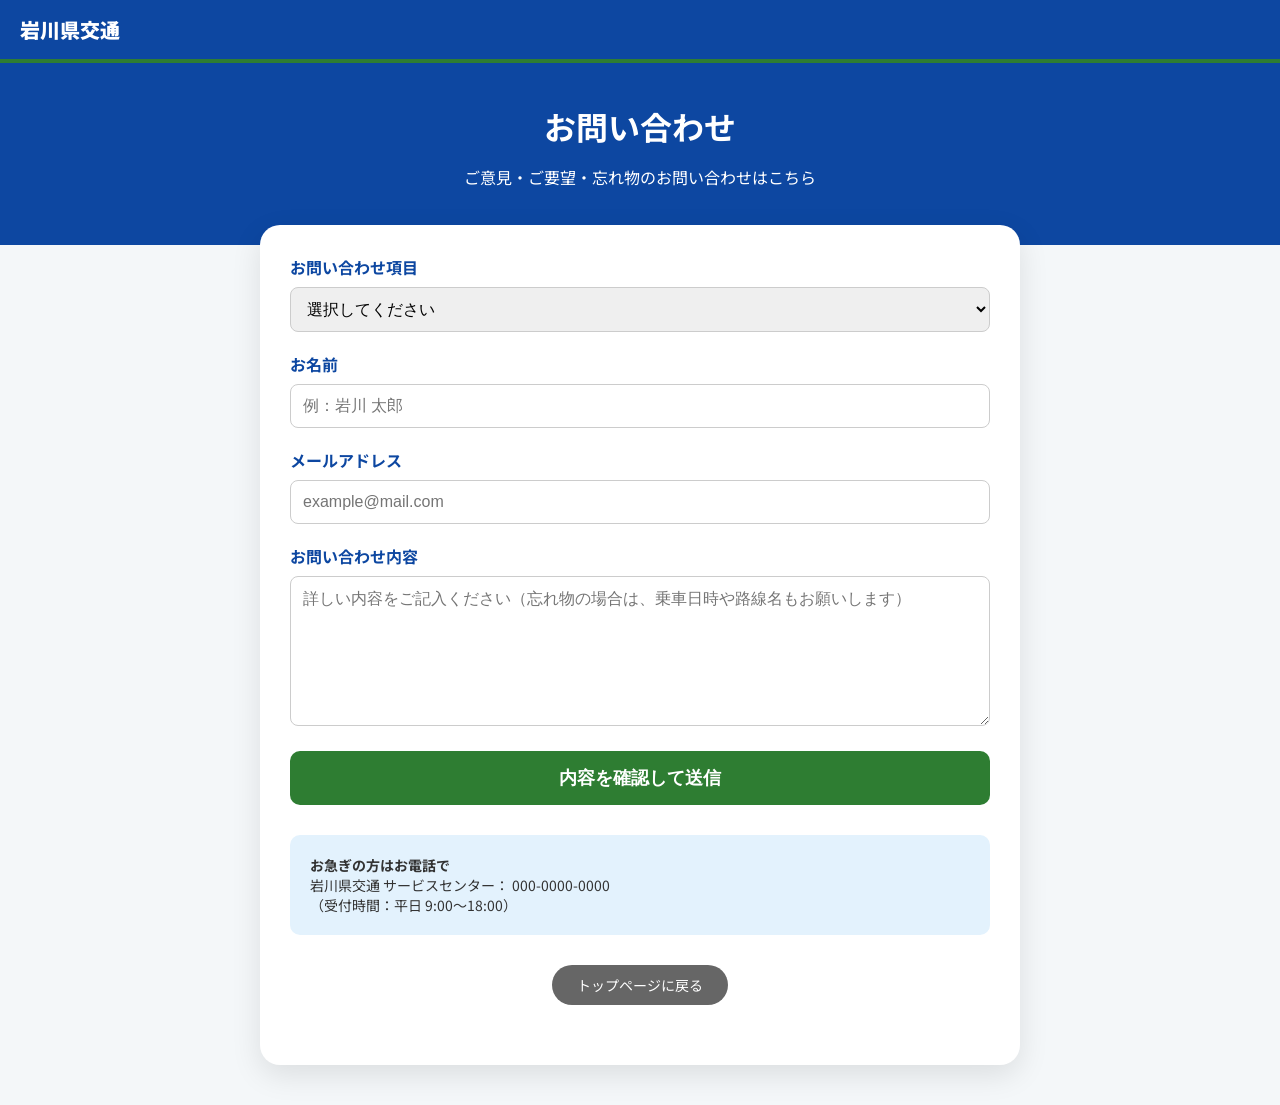
==== combinedfolder/contact.html @ cf9557e1 "Create contact.html" ====
<!DOCTYPE html>
<html lang="ja">
<head>
    <meta charset="UTF-8">
    <meta name="viewport" content="width=device-width, initial-scale=1.0">
    <title>お問い合わせ｜岩川県交通</title>
    <link href="https://fonts.googleapis.com/css2?family=Noto+Sans+JP:wght@400;700;900&display=swap" rel="stylesheet">
    <style>
        body { font-family: 'Noto Sans JP', sans-serif; margin: 0; background: #f4f7f9; color: #333; }
        header { background: #0d47a1; color: white; padding: 15px 20px; border-bottom: 4px solid #2e7d32; }
        .hero { background: #0d47a1; color: white; padding: 40px 20px; text-align: center; }
        .container { max-width: 700px; margin: -20px auto 40px; padding: 30px; background: white; border-radius: 20px; box-shadow: 0 10px 30px rgba(0,0,0,0.1); }
        
        .form-group { margin-bottom: 20px; }
        label { display: block; font-weight: bold; margin-bottom: 8px; color: #0d47a1; }
        input[type="text"], input[type="email"], select, textarea {
            width: 100%; padding: 12px; border: 1px solid #ccc; border-radius: 8px; box-sizing: border-box; font-size: 16px;
        }
        textarea { height: 150px; resize: vertical; }
        
        .submit-btn {
            width: 100%; background: #2e7d32; color: white; border: none; padding: 15px;
            border-radius: 10px; font-weight: bold; font-size: 18px; cursor: pointer; transition: 0.3s;
        }
        .submit-btn:hover { background: #1b5e20; }
        
        .contact-info { margin-top: 30px; padding: 20px; background: #e3f2fd; border-radius: 10px; font-size: 14px; }
        .btn-home { display: block; width: fit-content; margin: 30px auto; padding: 10px 25px; background: #666; color: white; text-decoration: none; border-radius: 50px; font-size: 14px; }
    </style>
</head>
<body>

<header><div style="font-weight:900; font-size:20px;">岩川県交通</div></header>

<div class="hero">
    <h1 style="margin:0;">お問い合わせ</h1>
    <p>ご意見・ご要望・忘れ物のお問い合わせはこちら</p>
</div>

<div class="container">
    <form onsubmit="handleSubmit(event)">
        <div class="form-group">
            <label>お問い合わせ項目</label>
            <select required>
                <option value="">選択してください</option>
                <option value="forget">忘れ物について</option>
                <option value="route">路線・時刻表について</option>
                <option value="opinion">ご意見・ご要望</option>
                <option value="other">その他</option>
            </select>
        </div>

        <div class="form-group">
            <label>お名前</label>
            <input type="text" placeholder="例：岩川 太郎" required>
        </div>

        <div class="form-group">
            <label>メールアドレス</label>
            <input type="email" placeholder="example@mail.com" required>
        </div>

        <div class="form-group">
            <label>お問い合わせ内容</label>
            <textarea placeholder="詳しい内容をご記入ください（忘れ物の場合は、乗車日時や路線名もお願いします）" required></textarea>
        </div>

        <button type="submit" class="submit-btn">内容を確認して送信</button>
    </form>

    <div class="contact-info">
        <strong>お急ぎの方はお電話で</strong><br>
        岩川県交通 サービスセンター： 000-0000-0000<br>
        （受付時間：平日 9:00〜18:00）
    </div>

    <a href="../index.html" class="btn-home">トップページに戻る</a>
</div>

<script>
    function handleSubmit(event) {
        event.preventDefault();
        alert("お問い合わせありがとうございます。送信（シミュレーション）が完了しました。");
        window.location.href = "../index.html";
    }
</script>

</body>
</html>
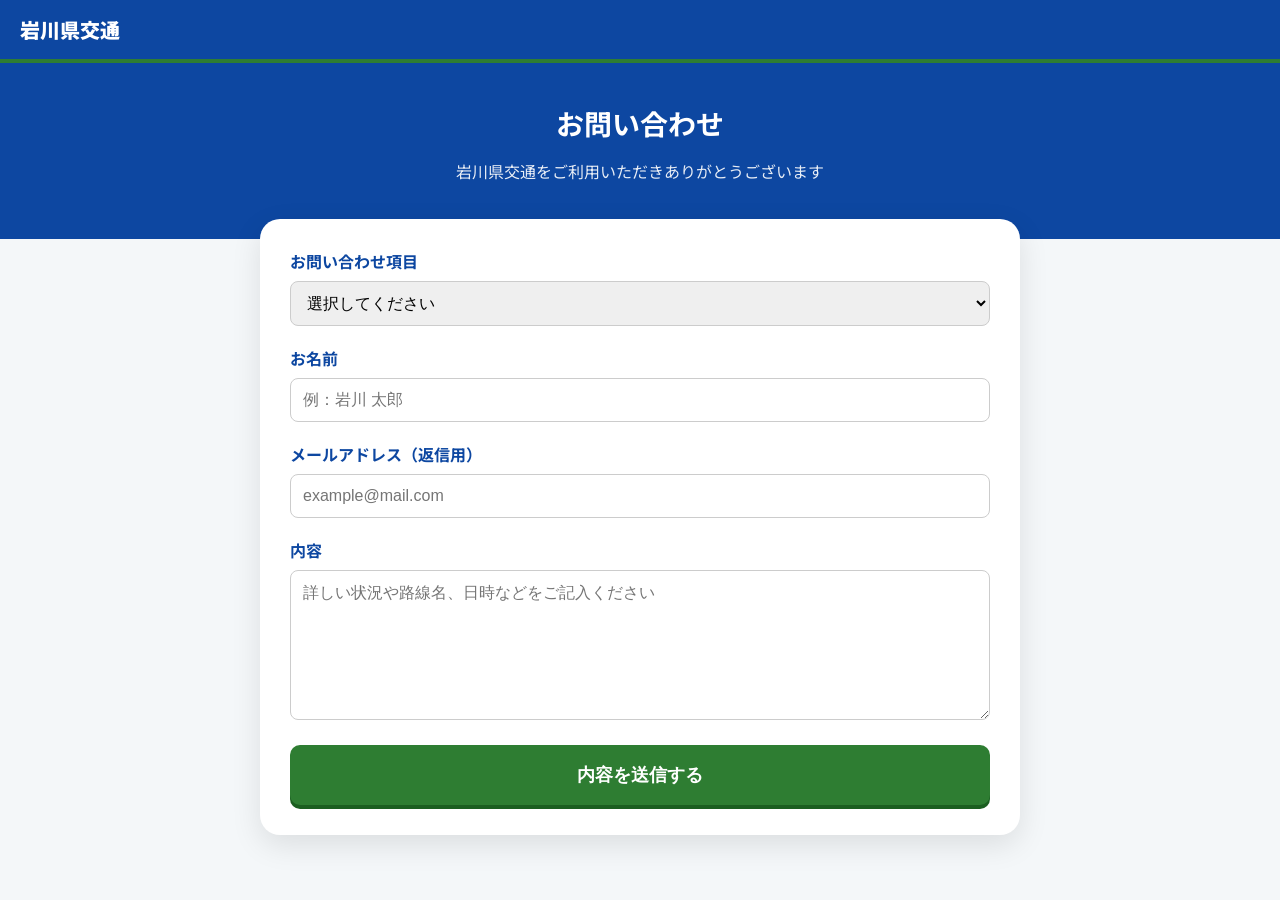
==== commit d8a3f1c7: "Update contact.html" ====
--- a/combinedfolder/contact.html
+++ b/combinedfolder/contact.html
@@ -9,23 +9,25 @@
         body { font-family: 'Noto Sans JP', sans-serif; margin: 0; background: #f4f7f9; color: #333; }
         header { background: #0d47a1; color: white; padding: 15px 20px; border-bottom: 4px solid #2e7d32; }
         .hero { background: #0d47a1; color: white; padding: 40px 20px; text-align: center; }
-        .container { max-width: 700px; margin: -20px auto 40px; padding: 30px; background: white; border-radius: 20px; box-shadow: 0 10px 30px rgba(0,0,0,0.1); }
+        .container { max-width: 700px; margin: -20px auto 40px; padding: 30px; background: white; border-radius: 20px; box-shadow: 0 10px 30px rgba(0,0,0,0.1); position: relative; min-height: 400px; }
         
-        .form-group { margin-bottom: 20px; }
+        .form-group { margin-bottom: 20px; text-align: left; }
         label { display: block; font-weight: bold; margin-bottom: 8px; color: #0d47a1; }
-        input[type="text"], input[type="email"], select, textarea {
-            width: 100%; padding: 12px; border: 1px solid #ccc; border-radius: 8px; box-sizing: border-box; font-size: 16px;
-        }
+        input, select, textarea { width: 100%; padding: 12px; border: 1px solid #ccc; border-radius: 8px; box-sizing: border-box; font-size: 16px; outline: none; transition: 0.3s; }
+        input:focus, textarea:focus { border-color: #0d47a1; box-shadow: 0 0 8px rgba(13,71,161,0.2); }
         textarea { height: 150px; resize: vertical; }
         
-        .submit-btn {
-            width: 100%; background: #2e7d32; color: white; border: none; padding: 15px;
-            border-radius: 10px; font-weight: bold; font-size: 18px; cursor: pointer; transition: 0.3s;
-        }
-        .submit-btn:hover { background: #1b5e20; }
+        .submit-btn { width: 100%; background: #2e7d32; color: white; border: none; padding: 18px; border-radius: 10px; font-weight: bold; font-size: 18px; cursor: pointer; transition: 0.3s; box-shadow: 0 4px 0 #1b5e20; }
+        .submit-btn:hover { background: #1b5e20; transform: translateY(2px); box-shadow: 0 2px 0 #1b5e20; }
+        .submit-btn:active { transform: translateY(4px); box-shadow: none; }
+        .submit-btn:disabled { background: #ccc; box-shadow: none; cursor: not-allowed; }
         
-        .contact-info { margin-top: 30px; padding: 20px; background: #e3f2fd; border-radius: 10px; font-size: 14px; }
-        .btn-home { display: block; width: fit-content; margin: 30px auto; padding: 10px 25px; background: #666; color: white; text-decoration: none; border-radius: 50px; font-size: 14px; }
+        #thanks-message { display: none; text-align: center; padding: 40px 0; animation: fadeIn 0.5s ease forwards; }
+        .success-icon { font-size: 60px; color: #2e7d32; margin-bottom: 20px; }
+        
+        @keyframes fadeIn { from { opacity: 0; transform: translateY(10px); } to { opacity: 1; transform: translateY(0); } }
+        .btn-home { display: inline-block; margin-top: 30px; padding: 12px 30px; background: #666; color: white; text-decoration: none; border-radius: 50px; font-weight: bold; transition: 0.3s; }
+        .btn-home:hover { background: #333; }
     </style>
 </head>
 <body>
@@ -33,56 +35,92 @@
 <header><div style="font-weight:900; font-size:20px;">岩川県交通</div></header>
 
 <div class="hero">
-    <h1 style="margin:0;">お問い合わせ</h1>
-    <p>ご意見・ご要望・忘れ物のお問い合わせはこちら</p>
+    <h1 style="margin:0; font-size: 28px;">お問い合わせ</h1>
+    <p style="opacity: 0.9;">岩川県交通をご利用いただきありがとうございます</p>
 </div>
 
 <div class="container">
-    <form onsubmit="handleSubmit(event)">
+    <form id="contact-form">
         <div class="form-group">
             <label>お問い合わせ項目</label>
-            <select required>
+            <select name="項目" required>
                 <option value="">選択してください</option>
-                <option value="forget">忘れ物について</option>
-                <option value="route">路線・時刻表について</option>
-                <option value="opinion">ご意見・ご要望</option>
-                <option value="other">その他</option>
+                <option value="忘れ物">忘れ物について</option>
+                <option value="路線・時刻">路線・時刻表について</option>
+                <option value="ご意見">ご意見・ご要望</option>
+                <option value="その他">その他</option>
             </select>
         </div>
 
         <div class="form-group">
             <label>お名前</label>
-            <input type="text" placeholder="例：岩川 太郎" required>
+            <input type="text" name="お名前" placeholder="例：岩川 太郎" required>
         </div>
 
         <div class="form-group">
-            <label>メールアドレス</label>
-            <input type="email" placeholder="example@mail.com" required>
+            <label>メールアドレス（返信用）</label>
+            <input type="email" name="email" placeholder="example@mail.com" required>
         </div>
 
         <div class="form-group">
-            <label>お問い合わせ内容</label>
-            <textarea placeholder="詳しい内容をご記入ください（忘れ物の場合は、乗車日時や路線名もお願いします）" required></textarea>
+            <label>内容</label>
+            <textarea name="内容" placeholder="詳しい状況や路線名、日時などをご記入ください" required></textarea>
         </div>
 
-        <button type="submit" class="submit-btn">内容を確認して送信</button>
+        <button type="submit" id="submit-btn" class="submit-btn">内容を送信する</button>
     </form>
 
-    <div class="contact-info">
-        <strong>お急ぎの方はお電話で</strong><br>
-        岩川県交通 サービスセンター： 000-0000-0000<br>
-        （受付時間：平日 9:00〜18:00）
+    <div id="thanks-message">
+        <div class="success-icon">✅</div>
+        <h2 style="color:#2e7d32; margin-bottom: 10px;">送信が完了しました</h2>
+        <p style="line-height: 1.6;">お問い合わせありがとうございます。<br>社長（事務局）へ内容を送信いたしました。<br>確認後、必要に応じてご連絡差し上げます。</p>
+        <a href="../index.html" class="btn-home">トップページへ戻る</a>
     </div>
 
-    <a href="../index.html" class="btn-home">トップページに戻る</a>
+    <div id="error-message" style="display:none; color:#d32f2f; text-align:center; margin-top:20px; font-weight: bold;">
+        ❌ 送信に失敗しました。ネット接続を確認して再度お試しください。
+    </div>
 </div>
 
 <script>
-    function handleSubmit(event) {
-        event.preventDefault();
-        alert("お問い合わせありがとうございます。送信（シミュレーション）が完了しました。");
-        window.location.href = "../index.html";
-    }
+    const form = document.getElementById('contact-form');
+    const btn = document.getElementById('submit-btn');
+    const thanks = document.getElementById('thanks-message');
+    const errorMsg = document.getElementById('error-message');
+
+    form.addEventListener('submit', async (e) => {
+        e.preventDefault();
+        
+        // ボタンを無効化して多重送信を防ぐ
+        btn.disabled = true;
+        btn.innerText = "送信中...";
+        errorMsg.style.display = 'none';
+
+        const formData = new FormData(form);
+        
+        try {
+            // 社長の専用IDを使用
+            const response = await fetch("https://formspree.io/f/xjgoglrl", {
+                method: "POST",
+                body: formData,
+                headers: { 'Accept': 'application/json' }
+            });
+
+            if (response.ok) {
+                // 成功したらフォームを消してメッセージを出す
+                form.style.display = 'none';
+                thanks.style.display = 'block';
+            } else {
+                const data = await response.json();
+                throw new Error(data.error || '送信エラーが発生しました');
+            }
+        } catch (error) {
+            console.error(error);
+            btn.disabled = false;
+            btn.innerText = "内容を送信する";
+            errorMsg.style.display = 'block';
+        }
+    });
 </script>
 
 </body>
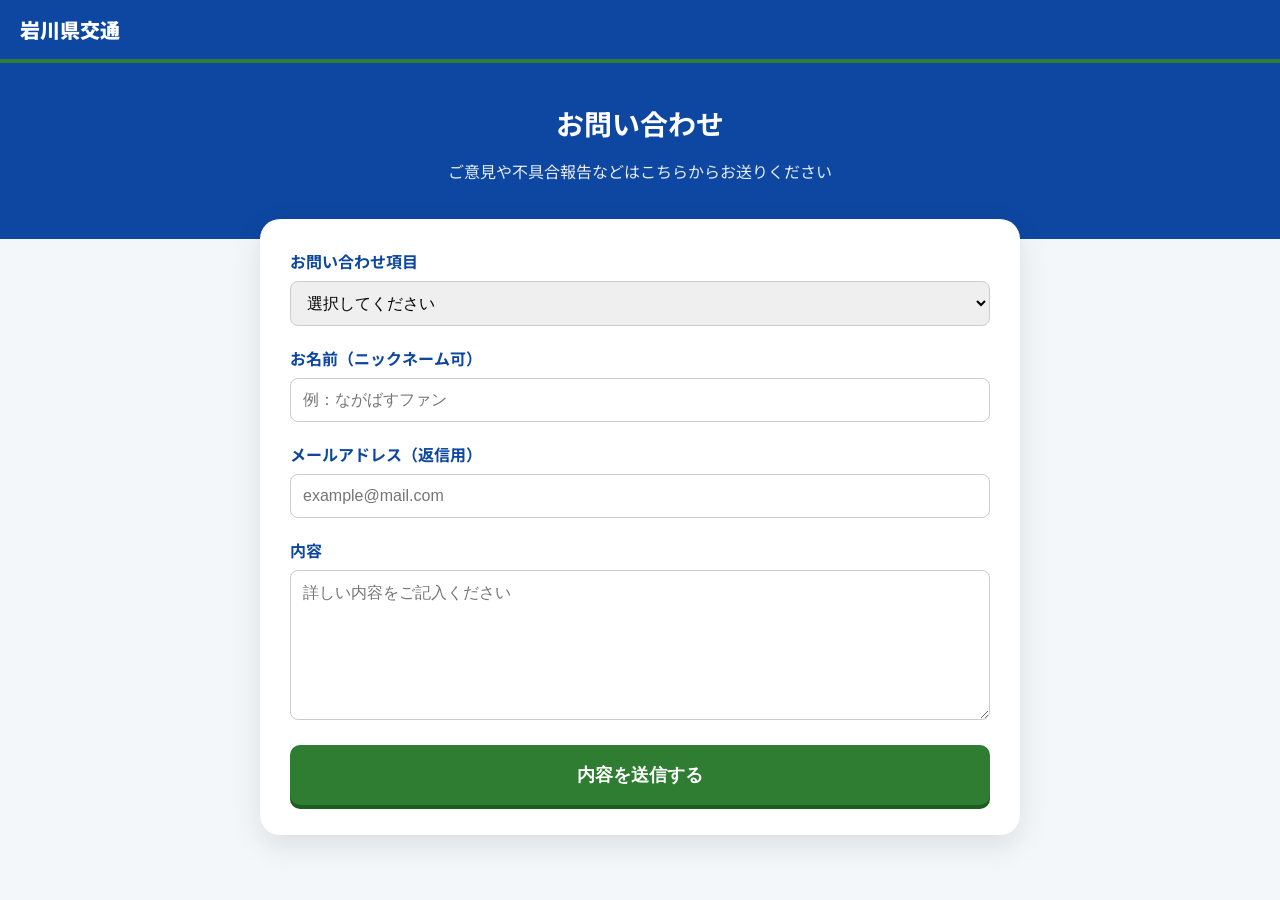
==== commit f32c95a2: "Update contact.html" ====
--- a/combinedfolder/contact.html
+++ b/combinedfolder/contact.html
@@ -9,25 +9,22 @@
         body { font-family: 'Noto Sans JP', sans-serif; margin: 0; background: #f4f7f9; color: #333; }
         header { background: #0d47a1; color: white; padding: 15px 20px; border-bottom: 4px solid #2e7d32; }
         .hero { background: #0d47a1; color: white; padding: 40px 20px; text-align: center; }
-        .container { max-width: 700px; margin: -20px auto 40px; padding: 30px; background: white; border-radius: 20px; box-shadow: 0 10px 30px rgba(0,0,0,0.1); position: relative; min-height: 400px; }
-        
+        .container { max-width: 700px; margin: -20px auto 40px; padding: 30px; background: white; border-radius: 20px; box-shadow: 0 10px 30px rgba(0,0,0,0.1); min-height: 400px; }
         .form-group { margin-bottom: 20px; text-align: left; }
         label { display: block; font-weight: bold; margin-bottom: 8px; color: #0d47a1; }
-        input, select, textarea { width: 100%; padding: 12px; border: 1px solid #ccc; border-radius: 8px; box-sizing: border-box; font-size: 16px; outline: none; transition: 0.3s; }
-        input:focus, textarea:focus { border-color: #0d47a1; box-shadow: 0 0 8px rgba(13,71,161,0.2); }
+        input, select, textarea { width: 100%; padding: 12px; border: 1px solid #ccc; border-radius: 8px; box-sizing: border-box; font-size: 16px; outline: none; }
         textarea { height: 150px; resize: vertical; }
-        
         .submit-btn { width: 100%; background: #2e7d32; color: white; border: none; padding: 18px; border-radius: 10px; font-weight: bold; font-size: 18px; cursor: pointer; transition: 0.3s; box-shadow: 0 4px 0 #1b5e20; }
         .submit-btn:hover { background: #1b5e20; transform: translateY(2px); box-shadow: 0 2px 0 #1b5e20; }
-        .submit-btn:active { transform: translateY(4px); box-shadow: none; }
         .submit-btn:disabled { background: #ccc; box-shadow: none; cursor: not-allowed; }
         
-        #thanks-message { display: none; text-align: center; padding: 40px 0; animation: fadeIn 0.5s ease forwards; }
-        .success-icon { font-size: 60px; color: #2e7d32; margin-bottom: 20px; }
+        /* 完了メッセージ */
+        #thanks-message { display: none; text-align: center; padding: 40px 0; animation: fadeIn 0.5s ease; }
+        /* エラーメッセージ */
+        #error-message { display: none; color: #d32f2f; background: #ffebee; border: 1px solid #ffcdd2; padding: 15px; border-radius: 10px; margin-top: 20px; line-height: 1.6; text-align: left; }
         
         @keyframes fadeIn { from { opacity: 0; transform: translateY(10px); } to { opacity: 1; transform: translateY(0); } }
-        .btn-home { display: inline-block; margin-top: 30px; padding: 12px 30px; background: #666; color: white; text-decoration: none; border-radius: 50px; font-weight: bold; transition: 0.3s; }
-        .btn-home:hover { background: #333; }
+        .btn-home { display: inline-block; margin-top: 30px; padding: 12px 30px; background: #666; color: white; text-decoration: none; border-radius: 50px; font-weight: bold; }
     </style>
 </head>
 <body>
@@ -36,7 +33,7 @@
 
 <div class="hero">
     <h1 style="margin:0; font-size: 28px;">お問い合わせ</h1>
-    <p style="opacity: 0.9;">岩川県交通をご利用いただきありがとうございます</p>
+    <p style="opacity: 0.9;">ご意見や不具合報告などはこちらからお送りください</p>
 </div>
 
 <div class="container">
@@ -45,7 +42,8 @@
             <label>お問い合わせ項目</label>
             <select name="項目" required>
                 <option value="">選択してください</option>
-                <option value="忘れ物">忘れ物について</option>
+                <option value="不具合報告">不具合報告</option>
+                <option value="ご質問">ご質問</option>
                 <option value="路線・時刻">路線・時刻表について</option>
                 <option value="ご意見">ご意見・ご要望</option>
                 <option value="その他">その他</option>
@@ -53,8 +51,8 @@
         </div>
 
         <div class="form-group">
-            <label>お名前</label>
-            <input type="text" name="お名前" placeholder="例：岩川 太郎" required>
+            <label>お名前（ニックネーム可）</label>
+            <input type="text" name="お名前" placeholder="例：ながばすファン" required>
         </div>
 
         <div class="form-group">
@@ -64,21 +62,23 @@
 
         <div class="form-group">
             <label>内容</label>
-            <textarea name="内容" placeholder="詳しい状況や路線名、日時などをご記入ください" required></textarea>
+            <textarea name="内容" placeholder="詳しい内容をご記入ください" required></textarea>
         </div>
 
         <button type="submit" id="submit-btn" class="submit-btn">内容を送信する</button>
     </form>
 
     <div id="thanks-message">
-        <div class="success-icon">✅</div>
-        <h2 style="color:#2e7d32; margin-bottom: 10px;">送信が完了しました</h2>
-        <p style="line-height: 1.6;">お問い合わせありがとうございます。<br>社長（事務局）へ内容を送信いたしました。<br>確認後、必要に応じてご連絡差し上げます。</p>
+        <div style="font-size:60px; color:#2e7d32; margin-bottom:20px;">✅</div>
+        <h2 style="color:#2e7d32; margin-bottom: 10px;">お問い合わせありがとうございます。</h2>
+        <p style="font-weight: bold;">フォームは、岩川県交通へ送信されました。</p>
         <a href="../index.html" class="btn-home">トップページへ戻る</a>
     </div>
 
-    <div id="error-message" style="display:none; color:#d32f2f; text-align:center; margin-top:20px; font-weight: bold;">
-        ❌ 送信に失敗しました。ネット接続を確認して再度お試しください。
+    <div id="error-message">
+        <strong>送信に失敗しました。</strong><br>
+        時間をあけて再度お試しください。<br>
+        しばらく待っても送信できない場合はDiscordサーバーでご報告お願い致します。
     </div>
 </div>
 
@@ -90,8 +90,6 @@
 
     form.addEventListener('submit', async (e) => {
         e.preventDefault();
-        
-        // ボタンを無効化して多重送信を防ぐ
         btn.disabled = true;
         btn.innerText = "送信中...";
         errorMsg.style.display = 'none';
@@ -99,7 +97,7 @@
         const formData = new FormData(form);
         
         try {
-            // 社長の専用IDを使用
+            // 社長専用ID: xjgoglrl
             const response = await fetch("https://formspree.io/f/xjgoglrl", {
                 method: "POST",
                 body: formData,
@@ -107,15 +105,12 @@
             });
 
             if (response.ok) {
-                // 成功したらフォームを消してメッセージを出す
                 form.style.display = 'none';
                 thanks.style.display = 'block';
             } else {
-                const data = await response.json();
-                throw new Error(data.error || '送信エラーが発生しました');
+                throw new Error('fail');
             }
         } catch (error) {
-            console.error(error);
             btn.disabled = false;
             btn.innerText = "内容を送信する";
             errorMsg.style.display = 'block';
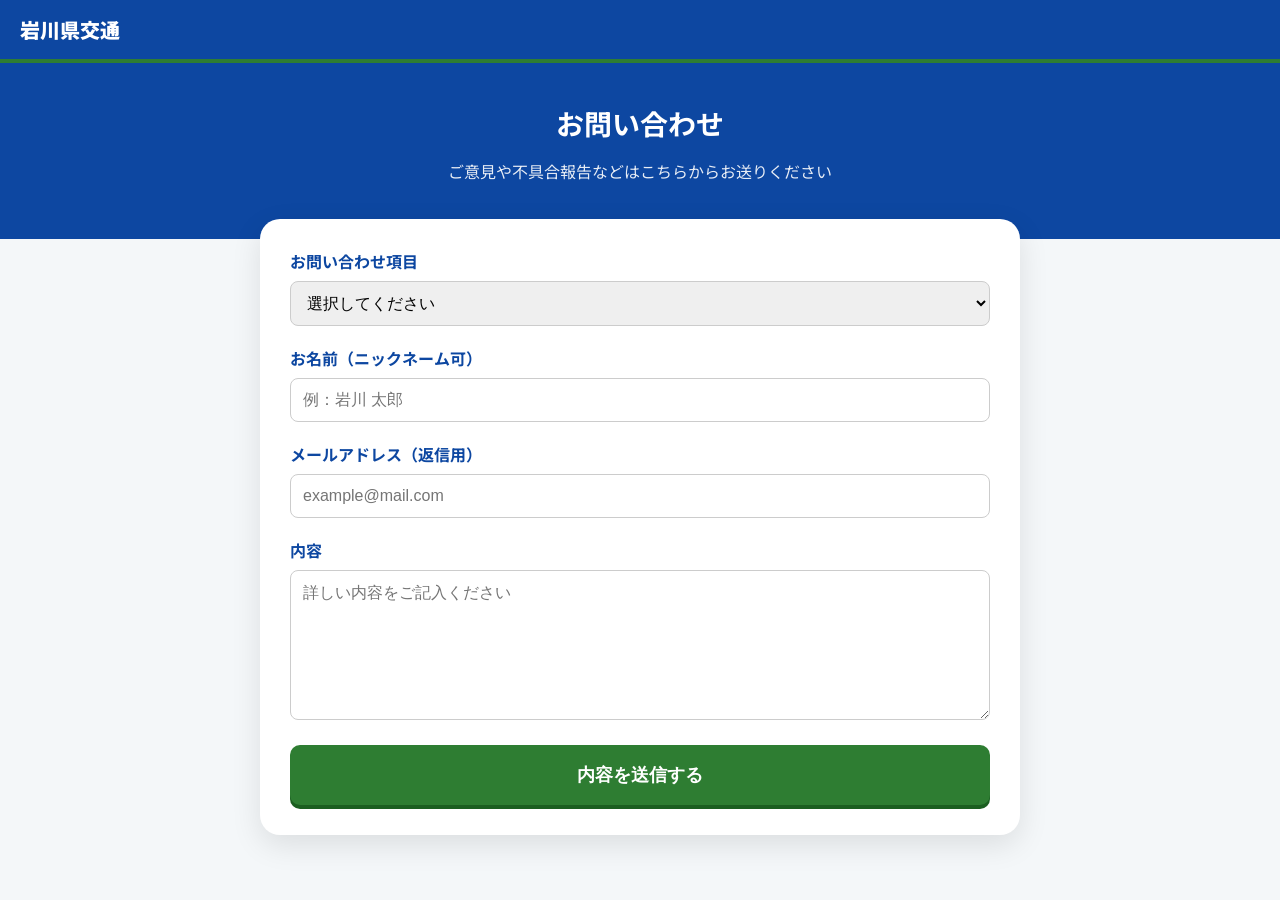
==== commit 84c63255: "Update contact.html" ====
--- a/combinedfolder/contact.html
+++ b/combinedfolder/contact.html
@@ -52,7 +52,7 @@
 
         <div class="form-group">
             <label>お名前（ニックネーム可）</label>
-            <input type="text" name="お名前" placeholder="例：ながばすファン" required>
+            <input type="text" name="お名前" placeholder="例：岩川 太郎" required>
         </div>
 
         <div class="form-group">
